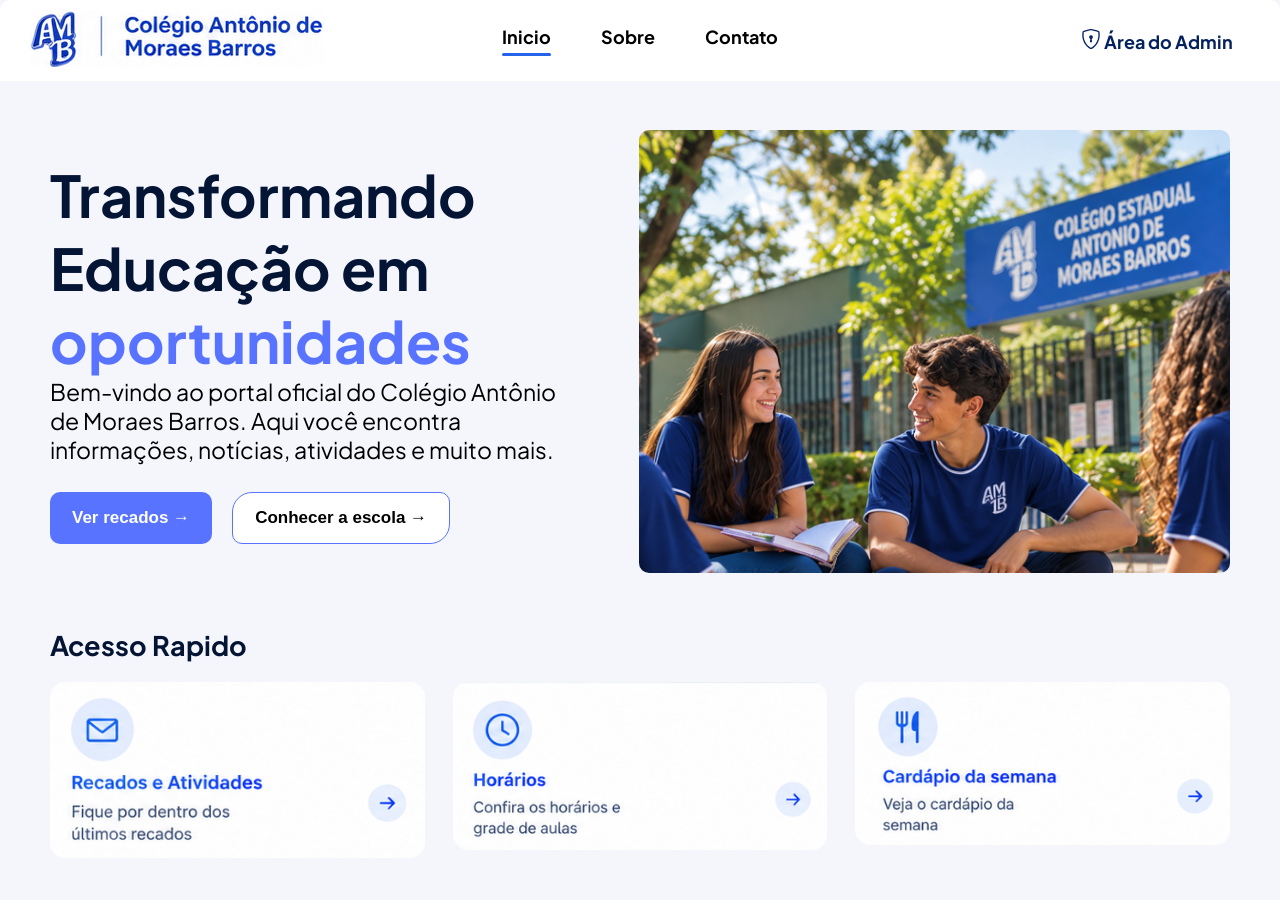
==== index.html @ a7778ead "mudanca do arquivo raiz" ====
<!doctype html>
<html lang="pt-br">
  <head>
    <meta charset="UTF-8" />
    <meta name="viewport" content="width=device-width, initial-scale=1.0" />
    <link rel="preconnect" href="https://fonts.googleapis.com">
    <link rel="preconnect" href="https://fonts.gstatic.com" crossorigin>
    <link href="https://fonts.googleapis.com/css2?family=Inter:ital,opsz,wght@0,14..32,100..900;1,14..32,100..900&family=Plus+Jakarta+Sans:ital,wght@0,200..800;1,200..800&display=swap" rel="stylesheet">
    <link rel="stylesheet" href="./front/paginaInicial.css" />
    <title>Bem-vindo</title>
  </head>
  <body>
    
    <header class="header_inicial">
      <a href="./paginaInicial.html">
      <img src="./front/imgs/logoCerta.png" alt="logoMoraes">
      </a>
      <div class="navs">
        <a href="" class="navs_inicial" id="ativo">Inicio</a>
        <a href="" class="navs_inicial">Sobre</a>
        <a href="" class="navs_inicial">Contato</a>
      </div>
        <a href="./front/telaLogin.html" id="area_admin"> <svg id="cadeado" xmlns="http://www.w3.org/2000/svg" fill="currentColor" class="bi bi-shield-lock" viewBox="0 0 16 16">
        <path d="M5.338 1.59a61 61 0 0 0-2.837.856.48.48 0 0 0-.328.39c-.554 4.157.726 7.19 2.253 9.188a10.7 10.7 0 0 0 2.287 2.233c.346.244.652.42.893.533q.18.085.293.118a1 1 0 0 0 .101.025 1 1 0 0 0 .1-.025q.114-.034.294-.118c.24-.113.547-.29.893-.533a10.7 10.7 0 0 0 2.287-2.233c1.527-1.997 2.807-5.031 2.253-9.188a.48.48 0 0 0-.328-.39c-.651-.213-1.75-.56-2.837-.855C9.552 1.29 8.531 1.067 8 1.067c-.53 0-1.552.223-2.662.524zM5.072.56C6.157.265 7.31 0 8 0s1.843.265 2.928.56c1.11.3 2.229.655 2.887.87a1.54 1.54 0 0 1 1.044 1.262c.596 4.477-.787 7.795-2.465 9.99a11.8 11.8 0 0 1-2.517 2.453 7 7 0 0 1-1.048.625c-.28.132-.581.24-.829.24s-.548-.108-.829-.24a7 7 0 0 1-1.048-.625 11.8 11.8 0 0 1-2.517-2.453C1.928 10.487.545 7.169 1.141 2.692A1.54 1.54 0 0 1 2.185 1.43 63 63 0 0 1 5.072.56"/>
        <path d="M9.5 6.5a1.5 1.5 0 0 1-1 1.415l.385 1.99a.5.5 0 0 1-.491.595h-.788a.5.5 0 0 1-.49-.595l.384-1.99a1.5 1.5 0 1 1 2-1.415"/>
        </svg> Área do Admin</a>
      
    </header>

    
    <section class="container_cima">
      <section class="corpo_inicial_esquerda">
        <p id="frase_inicial">
          Transformando Educação em
          <label id="oportunidades">oportunidades</label>
        </p>
        <p id="bordao">
          Bem-vindo ao portal oficial do Colégio Antônio de Moraes Barros. Aqui
          você encontra informações, notícias, atividades e muito mais.
        </p>
        <div class="buttons">
        <button class="button1" id="recados">Ver recados →</button>
        <button class="button1" id="conhecer">Conhecer a escola →</button>
        </div>
      </section>

      <section class="corpo_inicial_direita">
        <img id="patio" src="front/imgs/fotoEscolaUniformeAzul.png" alt="patioEscola"/>
      </section>
    </section>

    <section class="acessoRapido">
        <h2 id="acesso">Acesso Rapido</h2>
        <div id="acessoRapido">
          <a href="#">
            <img class="cards" src="./front/imgs/recados.png" alt="recadosCard">
          </a>
          <a href="#">
            <img class="cards" src="./front/imgs/horarios.png" alt="recadosCard">
          </a>
          <a href="cardapio.html">
           <img class="cards" src="./front/imgs/cardapionovo.png" alt="recadosCard">
          </a>
          </div>
    </section>

    <script src="./front/paginaInicial.js"></script>
  </body>
</html>
---- front/paginaInicial.css ----
html, body{
    scrollbar-width: none;
}

body{
    font-family: "Plus Jakarta Sans", sans-serif;
    font-optical-sizing: auto;
    background: #f4f6fb;
    margin: 0;
    padding: 0;

}

*{
    margin: 0;
    padding: 0;
    box-sizing: border-box;
}


.header_inicial{
    background: white;
    display: grid;
    grid-template-columns: 1fr auto 1fr;
    align-items: center;
    gap: 15px;
    padding: 10px 30px;
    min-height: 80px;
    position: fixed;
    top: 0;
    left: 0;
    z-index: 1000;
    width: 100%;
    border-radius: 10px 10px 0 0;

}

#ativo::after{
    content: "";
    position: absolute;
    bottom: 0;
    left: 0;
    width: 100%;
    height: 3px;
    background-color: #2563eb;
    border-radius: 2px;
}

a{
    text-decoration: none;
    font-weight: bolder;
    color: black;
    font-size: 18px;

}

#area_admin{
    justify-self: end;
    padding: 17px;
    color: #04225e;
    border-radius: 7px;

    transition: transform 0.1s ease, background-color 0.1s ease;

}

#area_admin:active{
    transform: scale(0.95);
}

#cadeado{
    width: 20px;
    height: auto;
}

a:active{
    transform: scale(0.95);
}

#titulo{
    max-width: 500px;
}


.navs{
    grid-column: 2;
    padding: 10px;
    display: flex;
    justify-content: center;
    align-items: center;
    min-width: 500px;
    gap: 50px;
}

.navs a{
    display: inline-block;
    position: relative;
    text-decoration: none;
    padding-bottom: 8px; 
}

.container_cima{
    display: grid;
    grid-template-columns: 0.95fr 1.05fr;
    gap: 55px;
    align-items: center;

    width: calc(100% - 100px);
    max-width: 1500px;
    margin: 100px auto 0;
    padding: 30px 0;

}

#patio{
    border-right: 0;
    display: block;
    width: 100%;
    height: auto;
    aspect-ratio: 4 / 3;
    object-fit: cover;
    border-radius: 10px;
}

.corpo_inicial_esquerda{
    margin-left: 0;
    max-width: 524px;
    width: 100%;
    
    
}

#frase_inicial{
    font-weight: bolder;
    color: #041434;
    font-size: clamp(36px, 4.5vw, 64px);
    margin: 0;
}

#bordao{
    font-size: clamp(16px, 1.8vw, 24px);
}

#oportunidades{
    color: #5773FF;
}

.button1{
    padding: 15px 22px;
    font-weight: bolder;
    cursor: pointer;
    transition: transform 0.1s ease, background-color 0.1s ease;
    font-size: 17px;
    margin-top: 0;
    min-height: 48px;
}

.buttons{
    display: flex;
    flex-direction: row;
    flex-wrap: wrap;
    justify-content: flex-start;
    gap: 20px;
    margin-top: 28px;
}

.button1:active{
    transform: scale(0.95);
}

#recados{
    color: white;
    background: #5773FF;
    border: none;
    border-radius: 10px;
}

#conhecer{
    background: white;
    border: 1.5px solid #5773FF;
    border-radius: 20px 10px 20px 10px;   
}

.acessoRapido {
    width: calc(100% - 100px);
    max-width: 1500px;
    margin: 25px auto 40px;
}

#acessoRapido{
    display: grid;
    grid-template-columns: repeat(3, minmax(0, 1fr));
    gap: 28px;
    margin-top: 20px;
}

.cards{
    display: block;
    width: 100%;
    height: auto;
    border-radius: 15px;
}

h2{
    margin-top: 20px;
    margin-left: 0px;
}

#acesso{
    font-weight: bolder;
    font-size: 27px;
    color: #041434;

}

#titulo{
    max-width: 300px;
    padding-left: 100px;
    color: #5773FF;
}



/* RESPONSIVIDADE PARA TABLETS */
@media (max-width: 900px) {
    .header_inicial {
        padding: 10px 20px;
    }

    .navs {
        gap: 20px;
    }

    #area_admin {
        padding: 10px;
        font-size: 14px;
    }

    .container_cima {
        grid-template-columns: minmax(0, 1fr) minmax(0, 1fr);
        gap: 20px;
        margin: 100px auto 0;
        padding: 20px;
        width: 100%;
    }

    .corpo_inicial_esquerda {
        margin-left: 0;
        max-width: 100%;
    }

    #frase_inicial {
        font-size: clamp(32px, 5vw, 48px);
    }

    #bordao {
        font-size: 17px;
    }

    .button1 {
        font-size: 15px;
        padding: 12px;
        margin-top: 10px;
    }

    #acesso {
        margin-left: 20px;
    }

    .acessoRapido {
        width: calc(100% - 40px);
    }

    #acessoRapido {
        gap: 20px;
    }
}

/* RESPONSIVIDADE PARA CELULARES */
@media (max-width: 600px) {
    .header_inicial {
        grid-template-columns: 1fr auto;
        gap: 5px;
        padding: 8px 12px;
    }

    .header_inicial img {
        max-width: 110px;
        height: auto;
    }

    .navs {
        grid-column: 1 / -1;
        grid-row: 2;
        min-width: 0;
        width: 100%;
        justify-content: center;
        gap: 35px;
        padding: 5px 0;
    }

    .navs a {
        font-size: 14px;
    }

    #area_admin {
        grid-column: 2;
        grid-row: 1;
        font-size: 12px;
        padding: 8px;
    }

    #cadeado {
        width: 16px;
    }

    .container_cima {
        grid-template-columns: 1fr;
        width: 100%;
        margin: 120px auto 0;
        padding: 0 16px;
        gap: 25px;
    }

    .corpo_inicial_esquerda {
        margin-left: 0;
        max-width: 100%;
    }

    #frase_inicial {
        font-size: clamp(34px, 9vw, 46px);
    }

    #bordao {
        font-size: 16px;
    }

    .buttons {
        flex-direction: column;
        align-items: stretch;
        gap: 12px;
        margin-top: 20px;
    }

    .button1 {
        padding: 15px 22px;
        width: 100%;
        margin-top: 0;
        font-size: 16px;
    }

    #patio {
        border-right: 0;
        display: block;
        width: 100%;
        height: auto;
        aspect-ratio: 4 / 3;
        object-fit: cover;
        border-radius: 10px;
    }

    .acessoRapido {
        width: 100%;
        padding: 0 16px;
    }

    #acesso {
        margin-left: 0;
        font-size: 24px;
    }

    #acessoRapido {
        display: grid;
        grid-template-columns: 1fr;
        gap: 20px;
    }

    .cards {
        width: 100%;
        height: auto;
    }
}
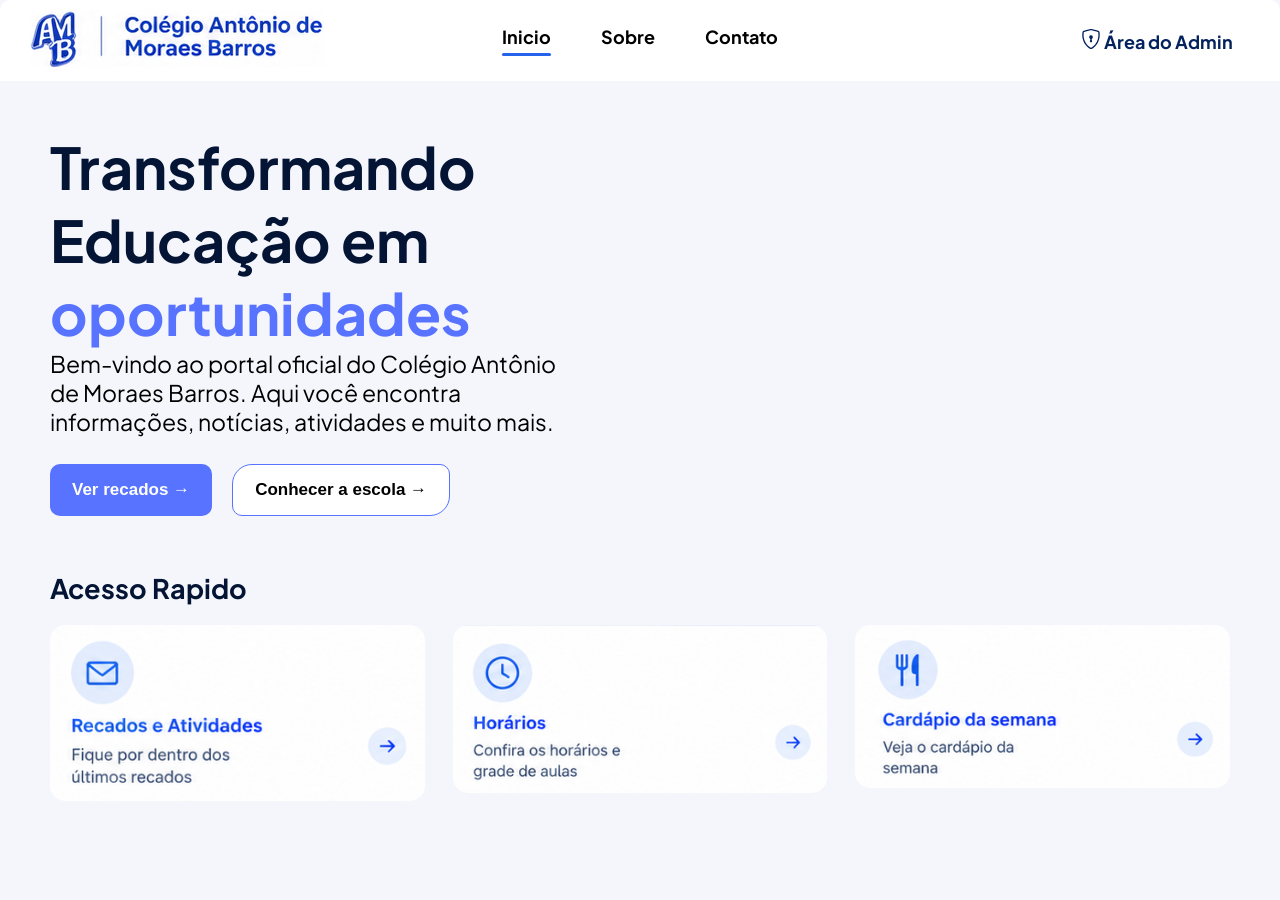
==== commit c55abd54: "inserção do carrossel teste" ====
--- a/index.html
+++ b/index.html
@@ -45,7 +45,8 @@
       </section>
 
       <section class="corpo_inicial_direita">
-        <img id="patio" src="front/imgs/fotoEscolaUniformeAzul.png" alt="patioEscola"/>
+        <script src="https://cdn.commoninja.com/sdk/latest/commonninja.js" defer></script>
+        <div id="carrossel" class="commonninja_component pid-24183a3d-ae4c-47e3-87d9-80bae04ce44a"></div>
       </section>
     </section>
 
--- a/front/paginaInicial.css
+++ b/front/paginaInicial.css
@@ -81,6 +81,9 @@
     max-width: 500px;
 }
 
+#carrossel{
+    max-width: 100px;
+}
 
 .navs{
     grid-column: 2;
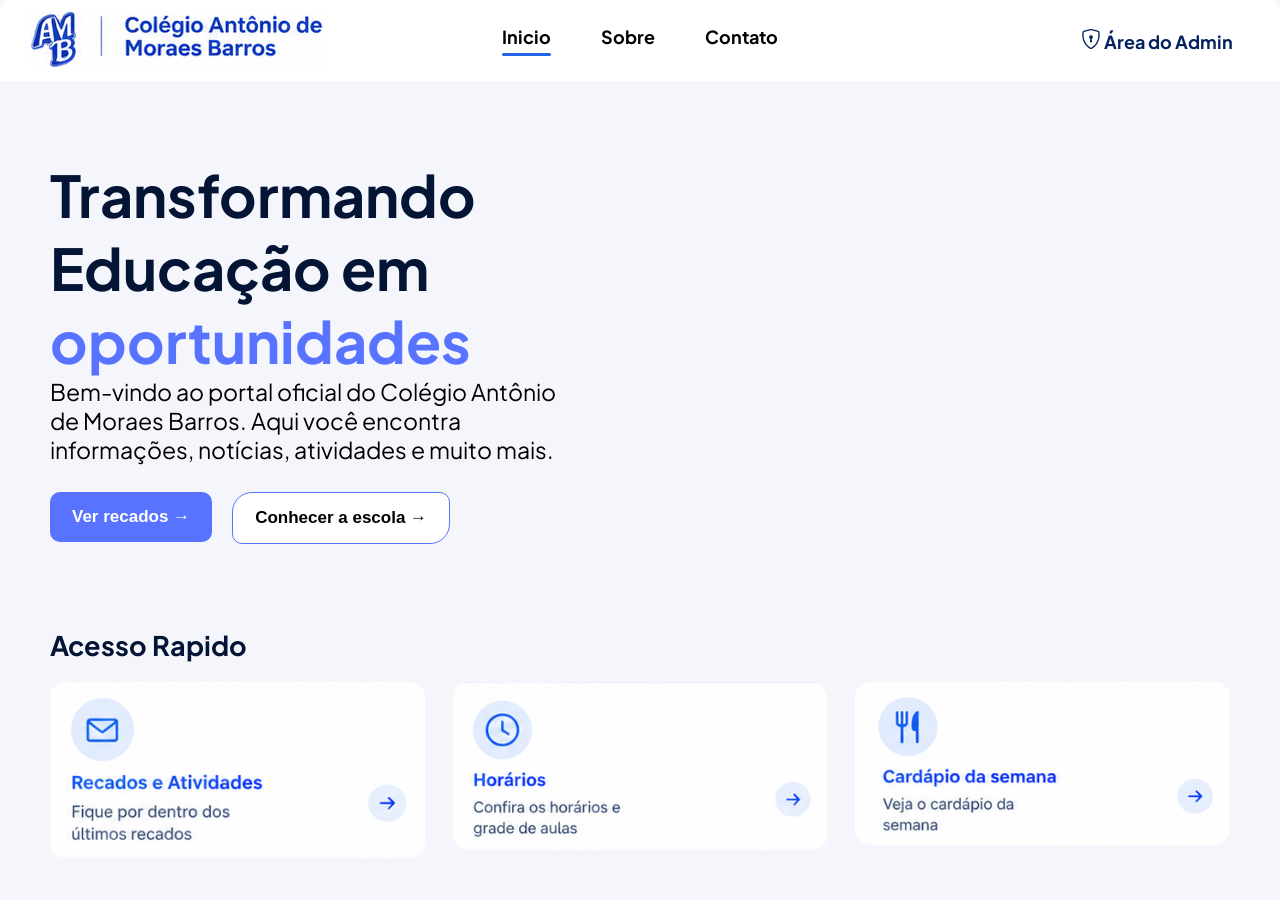
==== commit 49afe888: "adicionando o docs para os recados semanais (ainda falta dar acesso aos adms)" ====
--- a/index.html
+++ b/index.html
@@ -39,21 +39,23 @@
           você encontra informações, notícias, atividades e muito mais.
         </p>
         <div class="buttons">
+        <a href="https://docs.google.com/document/d/1GYD5FPXrTzIdk7wXKB5KIATFYbB0KXHrGpArLxCqQMA/edit?usp=sharing">
         <button class="button1" id="recados">Ver recados →</button>
+        </a>
         <button class="button1" id="conhecer">Conhecer a escola →</button>
         </div>
       </section>
 
       <section class="corpo_inicial_direita">
         <script src="https://cdn.commoninja.com/sdk/latest/commonninja.js" defer></script>
-        <div id="carrossel" class="commonninja_component pid-24183a3d-ae4c-47e3-87d9-80bae04ce44a"></div>
+        <div id="patio" class="commonninja_component pid-24183a3d-ae4c-47e3-87d9-80bae04ce44a"></div>
       </section>
     </section>
 
     <section class="acessoRapido">
         <h2 id="acesso">Acesso Rapido</h2>
         <div id="acessoRapido">
-          <a href="#">
+          <a href="https://docs.google.com/document/d/1GYD5FPXrTzIdk7wXKB5KIATFYbB0KXHrGpArLxCqQMA/edit?usp=sharing">
             <img class="cards" src="./front/imgs/recados.png" alt="recadosCard">
           </a>
           <a href="#">
--- a/front/paginaInicial.css
+++ b/front/paginaInicial.css
@@ -81,10 +81,6 @@
     max-width: 500px;
 }
 
-#carrossel{
-    max-width: 100px;
-}
-
 .navs{
     grid-column: 2;
     padding: 10px;
